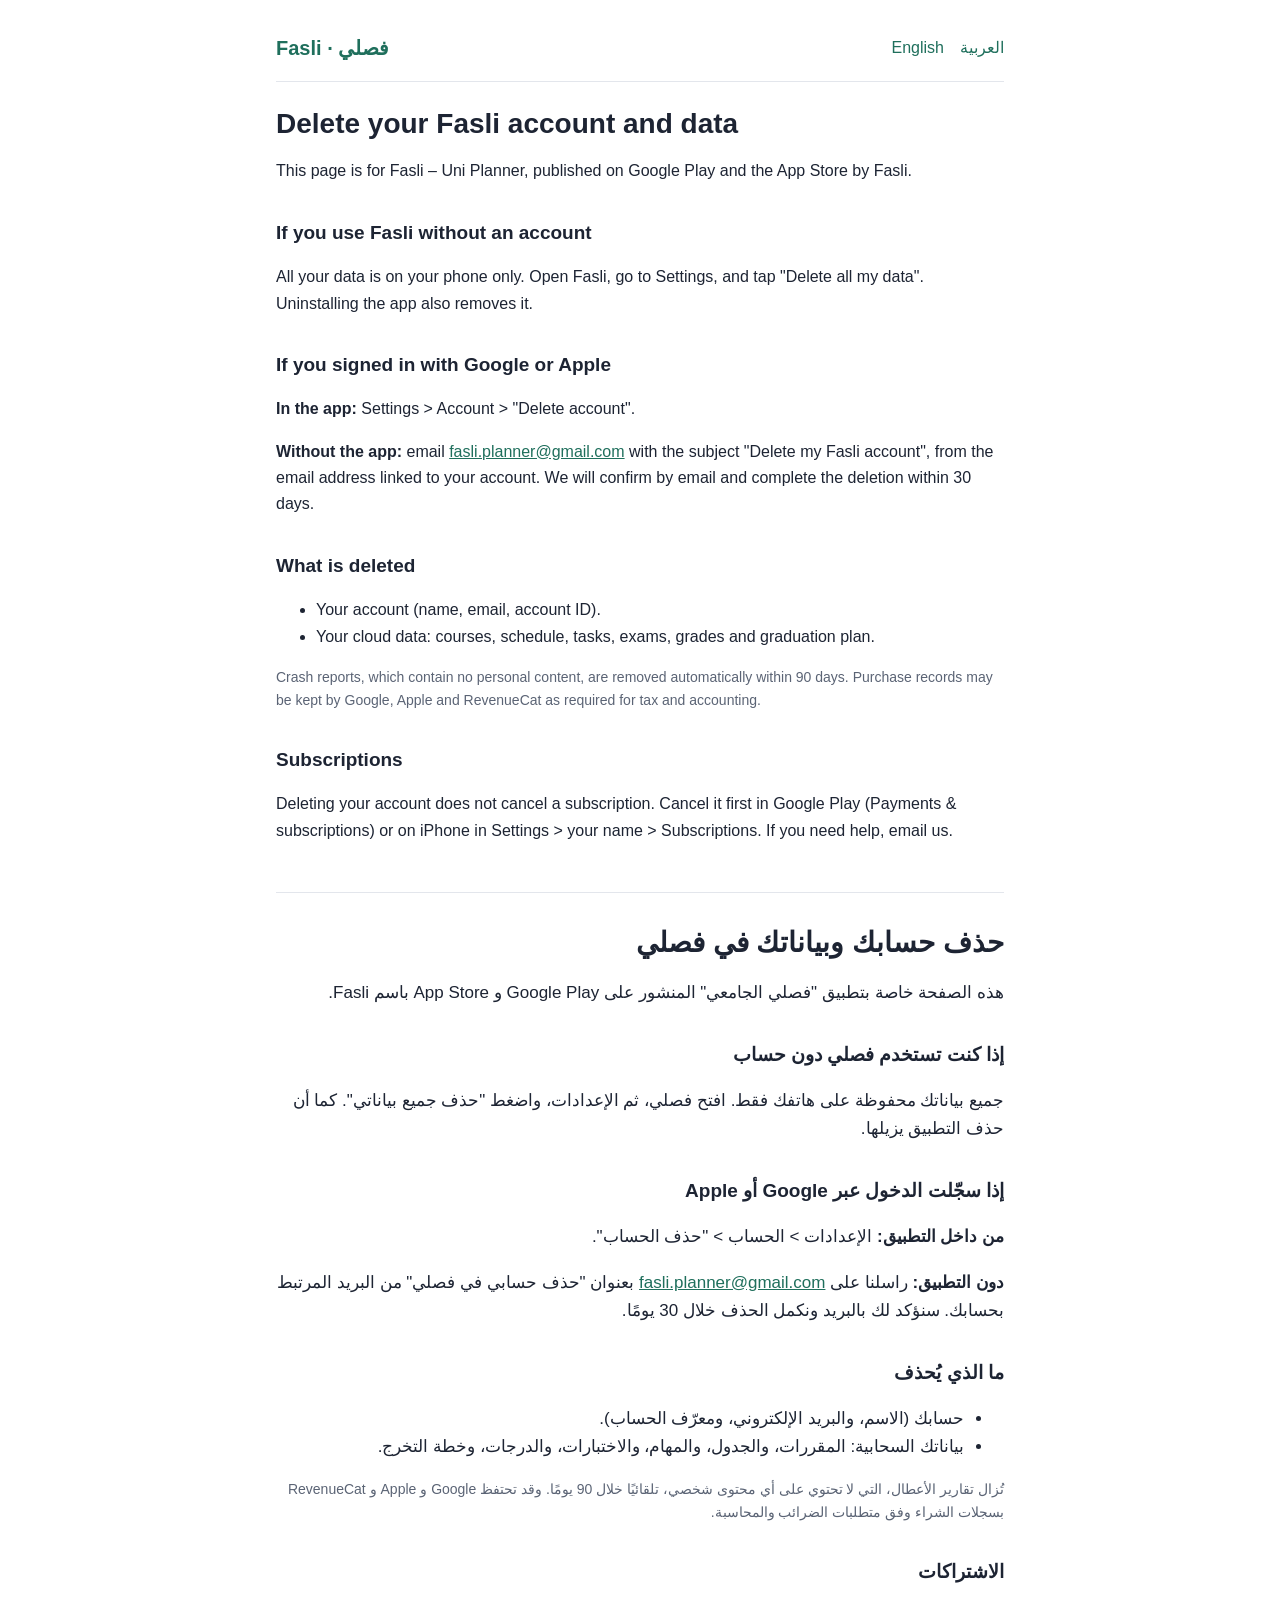
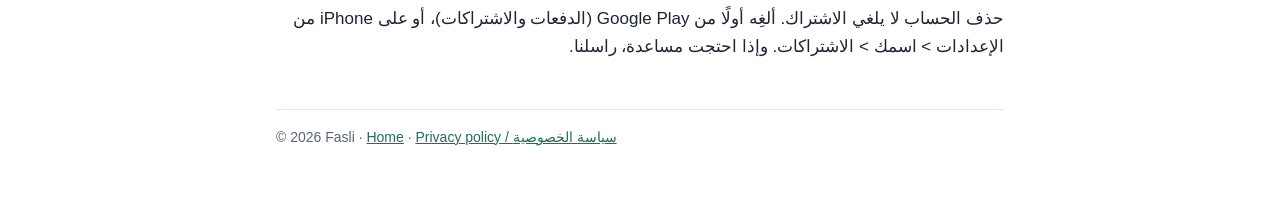
==== delete-account/index.html @ b2f276f7 "Add Fasli home, privacy policy and account deletion pages (English and Arabic) Co-Authored-By: Claud" ====
<!doctype html>
<html lang="en">
<head>
<meta charset="utf-8">
<meta name="viewport" content="width=device-width, initial-scale=1">
<title>Delete your Fasli account | حذف حساب فصلي</title>
<meta name="description" content="How to delete your Fasli – Uni Planner account and data.">
<link rel="stylesheet" href="../style.css">
</head>
<body>
<main>
<header>
  <a class="brand" href="../">Fasli · فصلي</a>
  <nav><a href="#en">English</a><a href="#ar">العربية</a></nav>
</header>

<section id="en" lang="en" dir="ltr">
<h1>Delete your Fasli account and data</h1>
<p>This page is for Fasli – Uni Planner, published on Google Play and the App Store by Fasli.</p>

<h2>If you use Fasli without an account</h2>
<p>All your data is on your phone only. Open Fasli, go to Settings, and tap "Delete all my data". Uninstalling the app also removes it.</p>

<h2>If you signed in with Google or Apple</h2>
<p><strong>In the app:</strong> Settings &gt; Account &gt; "Delete account".</p>
<p><strong>Without the app:</strong> email <a href="mailto:fasli.planner@gmail.com?subject=Delete%20my%20Fasli%20account">fasli.planner@gmail.com</a> with the subject "Delete my Fasli account", from the email address linked to your account. We will confirm by email and complete the deletion within 30 days.</p>

<h2>What is deleted</h2>
<ul>
  <li>Your account (name, email, account ID).</li>
  <li>Your cloud data: courses, schedule, tasks, exams, grades and graduation plan.</li>
</ul>
<p class="note">Crash reports, which contain no personal content, are removed automatically within 90 days. Purchase records may be kept by Google, Apple and RevenueCat as required for tax and accounting.</p>

<h2>Subscriptions</h2>
<p>Deleting your account does not cancel a subscription. Cancel it first in Google Play (Payments &amp; subscriptions) or on iPhone in Settings &gt; your name &gt; Subscriptions. If you need help, email us.</p>
</section>

<section id="ar" lang="ar" dir="rtl">
<h1>حذف حسابك وبياناتك في فصلي</h1>
<p>هذه الصفحة خاصة بتطبيق "فصلي الجامعي" المنشور على Google Play و App Store باسم Fasli.</p>

<h2>إذا كنت تستخدم فصلي دون حساب</h2>
<p>جميع بياناتك محفوظة على هاتفك فقط. افتح فصلي، ثم الإعدادات، واضغط "حذف جميع بياناتي". كما أن حذف التطبيق يزيلها.</p>

<h2>إذا سجّلت الدخول عبر Google أو Apple</h2>
<p><strong>من داخل التطبيق:</strong> الإعدادات &gt; الحساب &gt; "حذف الحساب".</p>
<p><strong>دون التطبيق:</strong> راسلنا على <a href="mailto:fasli.planner@gmail.com?subject=Delete%20my%20Fasli%20account">fasli.planner@gmail.com</a> بعنوان "حذف حسابي في فصلي" من البريد المرتبط بحسابك. سنؤكد لك بالبريد ونكمل الحذف خلال 30 يومًا.</p>

<h2>ما الذي يُحذف</h2>
<ul>
  <li>حسابك (الاسم، والبريد الإلكتروني، ومعرّف الحساب).</li>
  <li>بياناتك السحابية: المقررات، والجدول، والمهام، والاختبارات، والدرجات، وخطة التخرج.</li>
</ul>
<p class="note">تُزال تقارير الأعطال، التي لا تحتوي على أي محتوى شخصي، تلقائيًا خلال 90 يومًا. وقد تحتفظ Google و Apple و RevenueCat بسجلات الشراء وفق متطلبات الضرائب والمحاسبة.</p>

<h2>الاشتراكات</h2>
<p>حذف الحساب لا يلغي الاشتراك. ألغِه أولًا من Google Play (الدفعات والاشتراكات)، أو على iPhone من الإعدادات &gt; اسمك &gt; الاشتراكات. وإذا احتجت مساعدة، راسلنا.</p>
</section>

<footer>© 2026 Fasli · <a href="../">Home</a> · <a href="../privacy/">Privacy policy / سياسة الخصوصية</a></footer>
</main>
</body>
</html>
---- style.css ----
:root {
  --bg: #ffffff;
  --text: #1d2433;
  --muted: #5b6475;
  --accent: #1f6f5c;
  --line: #e3e6ec;
}
@media (prefers-color-scheme: dark) {
  :root {
    --bg: #12161d;
    --text: #e8ebf0;
    --muted: #a3abb8;
    --accent: #5cc4a7;
    --line: #2a313c;
  }
}
* { box-sizing: border-box; }
body {
  margin: 0;
  background: var(--bg);
  color: var(--text);
  font: 16px/1.65 -apple-system, BlinkMacSystemFont, "Segoe UI", Tahoma, "Noto Sans Arabic", Arial, sans-serif;
}
main { max-width: 760px; margin: 0 auto; padding: 32px 16px 64px; }
header { display: flex; justify-content: space-between; align-items: center; gap: 12px; flex-wrap: wrap; border-bottom: 1px solid var(--line); padding-bottom: 16px; margin-bottom: 24px; }
.brand { font-weight: 700; font-size: 20px; color: var(--accent); text-decoration: none; }
nav a { color: var(--accent); margin-inline-start: 16px; text-decoration: none; }
h1 { font-size: 28px; line-height: 1.3; margin: 0 0 4px; }
h2 { font-size: 19px; margin: 32px 0 8px; }
h3 { font-size: 16px; margin: 20px 0 4px; }
.updated, .note { color: var(--muted); font-size: 14px; }
a { color: var(--accent); }
section + section { border-top: 1px solid var(--line); margin-top: 48px; padding-top: 32px; }
[dir="rtl"] { font-size: 17px; }
footer { color: var(--muted); font-size: 14px; border-top: 1px solid var(--line); margin-top: 48px; padding-top: 16px; }
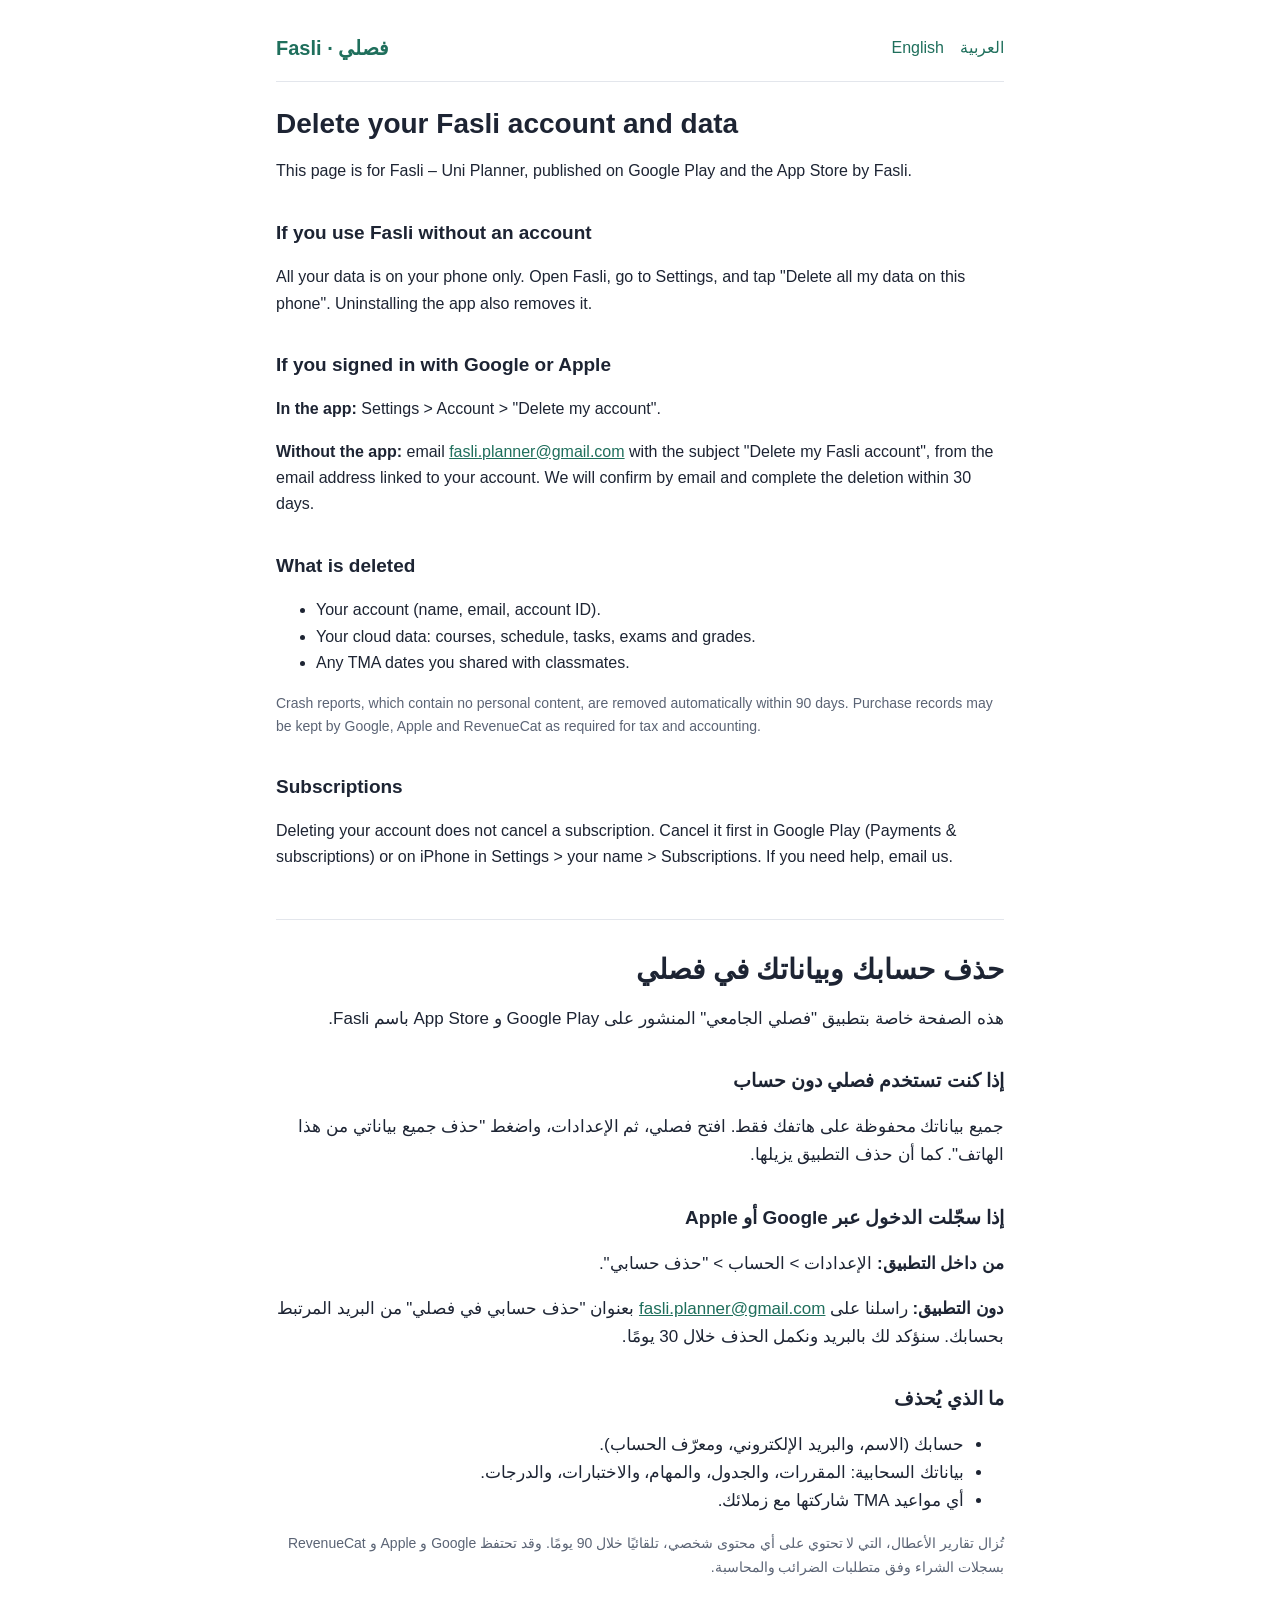
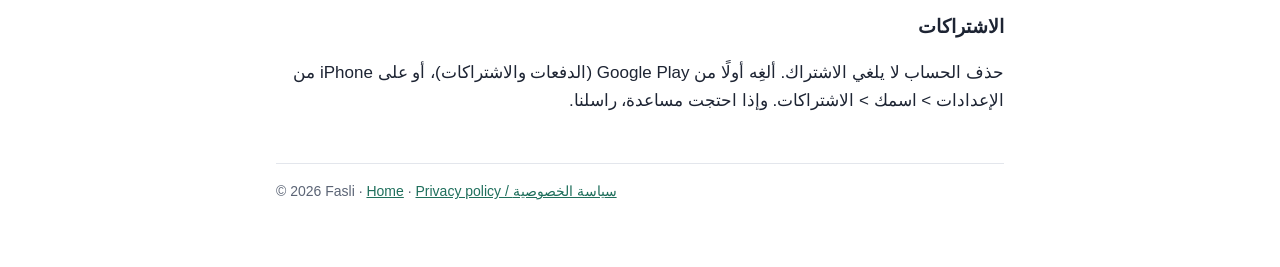
==== commit 1b071ace: "Privacy and deletion pages: match the app's wording, name the Google Cloud server, local reminders -" ====
--- a/delete-account/index.html
+++ b/delete-account/index.html
@@ -19,16 +19,17 @@
 <p>This page is for Fasli – Uni Planner, published on Google Play and the App Store by Fasli.</p>
 
 <h2>If you use Fasli without an account</h2>
-<p>All your data is on your phone only. Open Fasli, go to Settings, and tap "Delete all my data". Uninstalling the app also removes it.</p>
+<p>All your data is on your phone only. Open Fasli, go to Settings, and tap "Delete all my data on this phone". Uninstalling the app also removes it.</p>
 
 <h2>If you signed in with Google or Apple</h2>
-<p><strong>In the app:</strong> Settings &gt; Account &gt; "Delete account".</p>
+<p><strong>In the app:</strong> Settings &gt; Account &gt; "Delete my account".</p>
 <p><strong>Without the app:</strong> email <a href="mailto:fasli.planner@gmail.com?subject=Delete%20my%20Fasli%20account">fasli.planner@gmail.com</a> with the subject "Delete my Fasli account", from the email address linked to your account. We will confirm by email and complete the deletion within 30 days.</p>
 
 <h2>What is deleted</h2>
 <ul>
   <li>Your account (name, email, account ID).</li>
-  <li>Your cloud data: courses, schedule, tasks, exams, grades and graduation plan.</li>
+  <li>Your cloud data: courses, schedule, tasks, exams and grades.</li>
+  <li>Any TMA dates you shared with classmates.</li>
 </ul>
 <p class="note">Crash reports, which contain no personal content, are removed automatically within 90 days. Purchase records may be kept by Google, Apple and RevenueCat as required for tax and accounting.</p>
 
@@ -41,16 +42,17 @@
 <p>هذه الصفحة خاصة بتطبيق "فصلي الجامعي" المنشور على Google Play و App Store باسم Fasli.</p>
 
 <h2>إذا كنت تستخدم فصلي دون حساب</h2>
-<p>جميع بياناتك محفوظة على هاتفك فقط. افتح فصلي، ثم الإعدادات، واضغط "حذف جميع بياناتي". كما أن حذف التطبيق يزيلها.</p>
+<p>جميع بياناتك محفوظة على هاتفك فقط. افتح فصلي، ثم الإعدادات، واضغط "حذف جميع بياناتي من هذا الهاتف". كما أن حذف التطبيق يزيلها.</p>
 
 <h2>إذا سجّلت الدخول عبر Google أو Apple</h2>
-<p><strong>من داخل التطبيق:</strong> الإعدادات &gt; الحساب &gt; "حذف الحساب".</p>
+<p><strong>من داخل التطبيق:</strong> الإعدادات &gt; الحساب &gt; "حذف حسابي".</p>
 <p><strong>دون التطبيق:</strong> راسلنا على <a href="mailto:fasli.planner@gmail.com?subject=Delete%20my%20Fasli%20account">fasli.planner@gmail.com</a> بعنوان "حذف حسابي في فصلي" من البريد المرتبط بحسابك. سنؤكد لك بالبريد ونكمل الحذف خلال 30 يومًا.</p>
 
 <h2>ما الذي يُحذف</h2>
 <ul>
   <li>حسابك (الاسم، والبريد الإلكتروني، ومعرّف الحساب).</li>
-  <li>بياناتك السحابية: المقررات، والجدول، والمهام، والاختبارات، والدرجات، وخطة التخرج.</li>
+  <li>بياناتك السحابية: المقررات، والجدول، والمهام، والاختبارات، والدرجات.</li>
+  <li>أي مواعيد TMA شاركتها مع زملائك.</li>
 </ul>
 <p class="note">تُزال تقارير الأعطال، التي لا تحتوي على أي محتوى شخصي، تلقائيًا خلال 90 يومًا. وقد تحتفظ Google و Apple و RevenueCat بسجلات الشراء وفق متطلبات الضرائب والمحاسبة.</p>
 
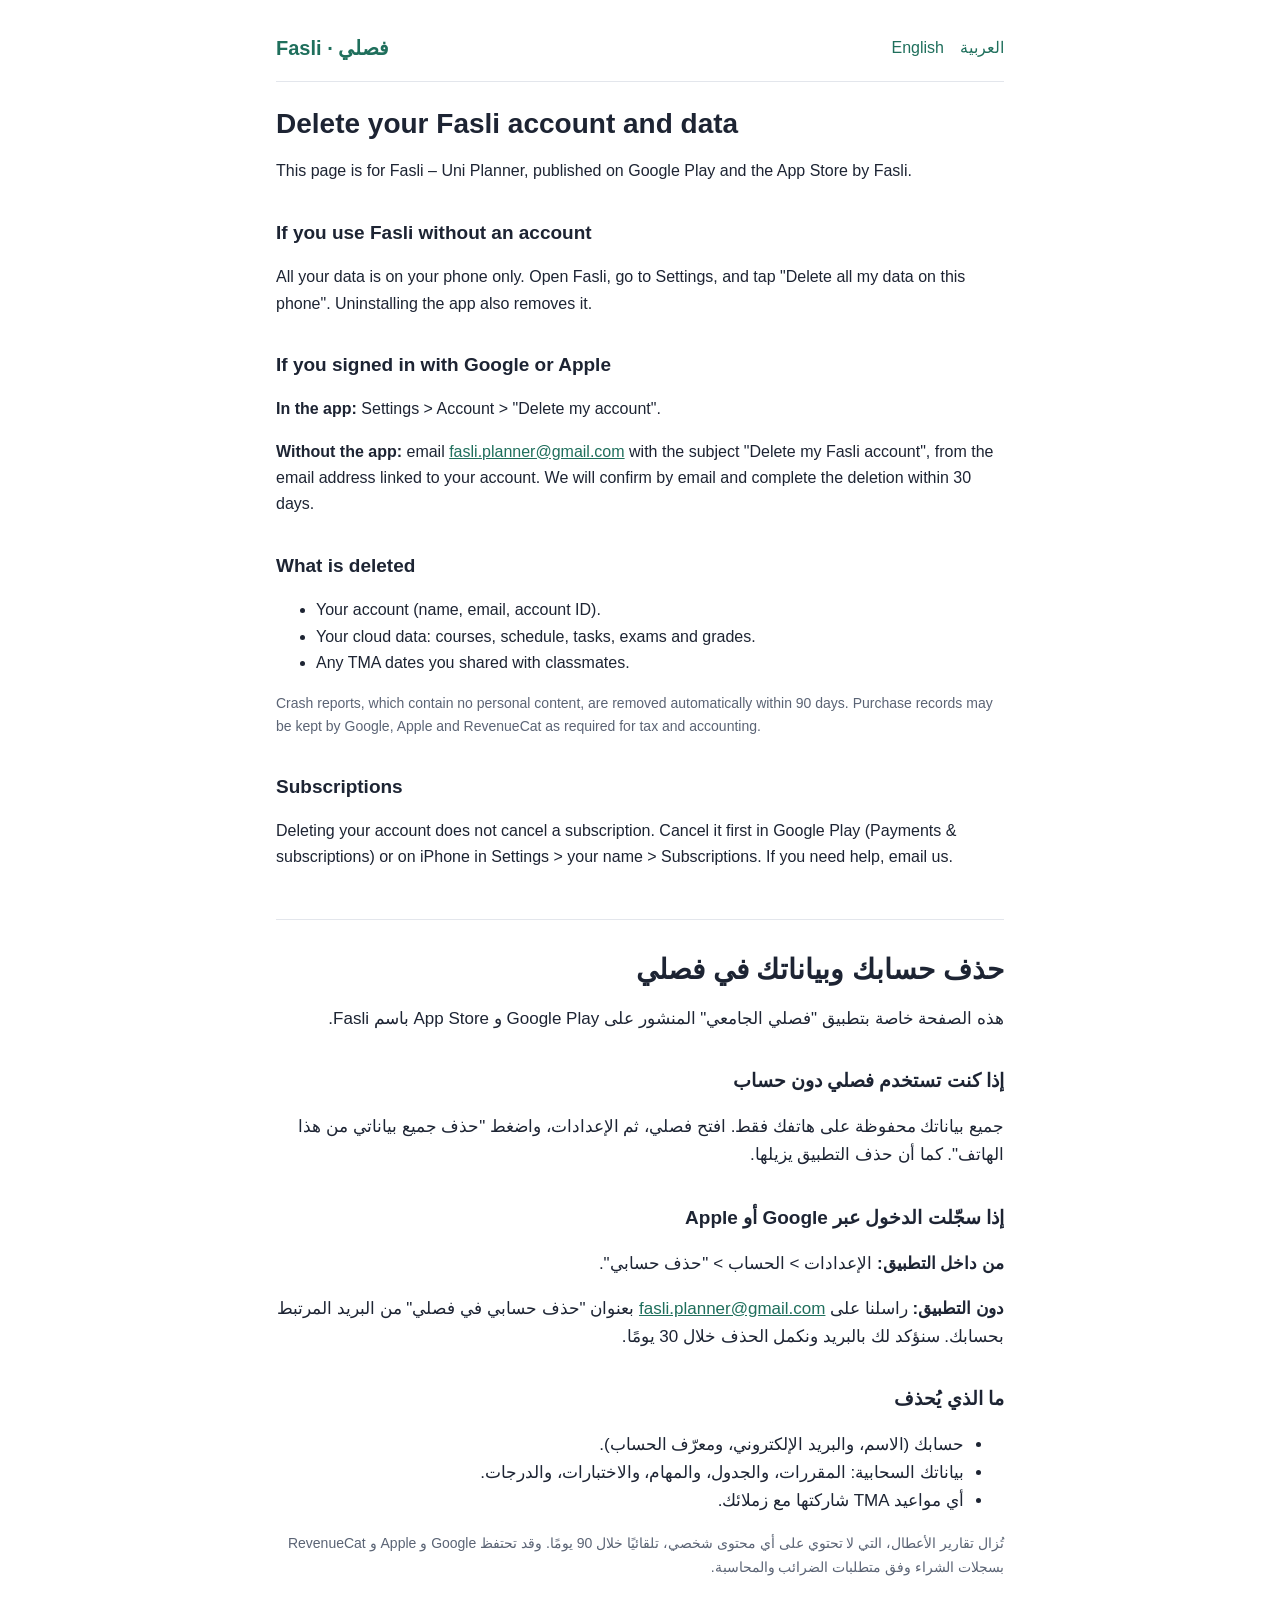
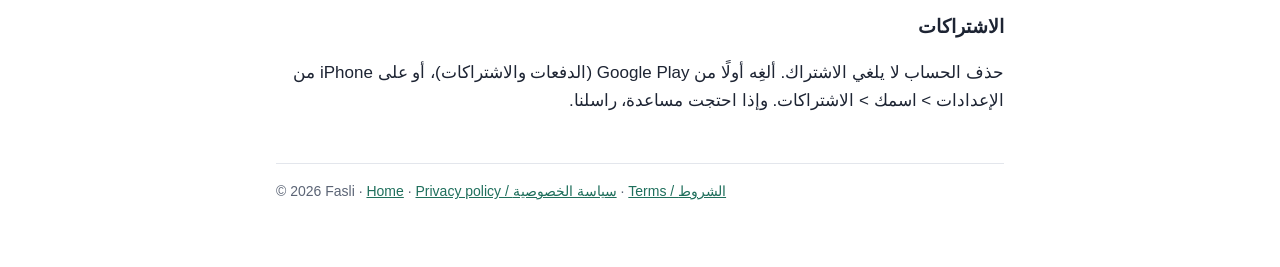
==== commit 9a570fa9: "Terms of Use page; privacy policy: under-18 line, laws by country, no SIS passwords" ====
--- a/delete-account/index.html
+++ b/delete-account/index.html
@@ -60,7 +60,7 @@
 <p>حذف الحساب لا يلغي الاشتراك. ألغِه أولًا من Google Play (الدفعات والاشتراكات)، أو على iPhone من الإعدادات &gt; اسمك &gt; الاشتراكات. وإذا احتجت مساعدة، راسلنا.</p>
 </section>
 
-<footer>© 2026 Fasli · <a href="../">Home</a> · <a href="../privacy/">Privacy policy / سياسة الخصوصية</a></footer>
+<footer>© 2026 Fasli · <a href="../">Home</a> · <a href="../privacy/">Privacy policy / سياسة الخصوصية</a> · <a href="../terms/">Terms / الشروط</a></footer>
 </main>
 </body>
 </html>
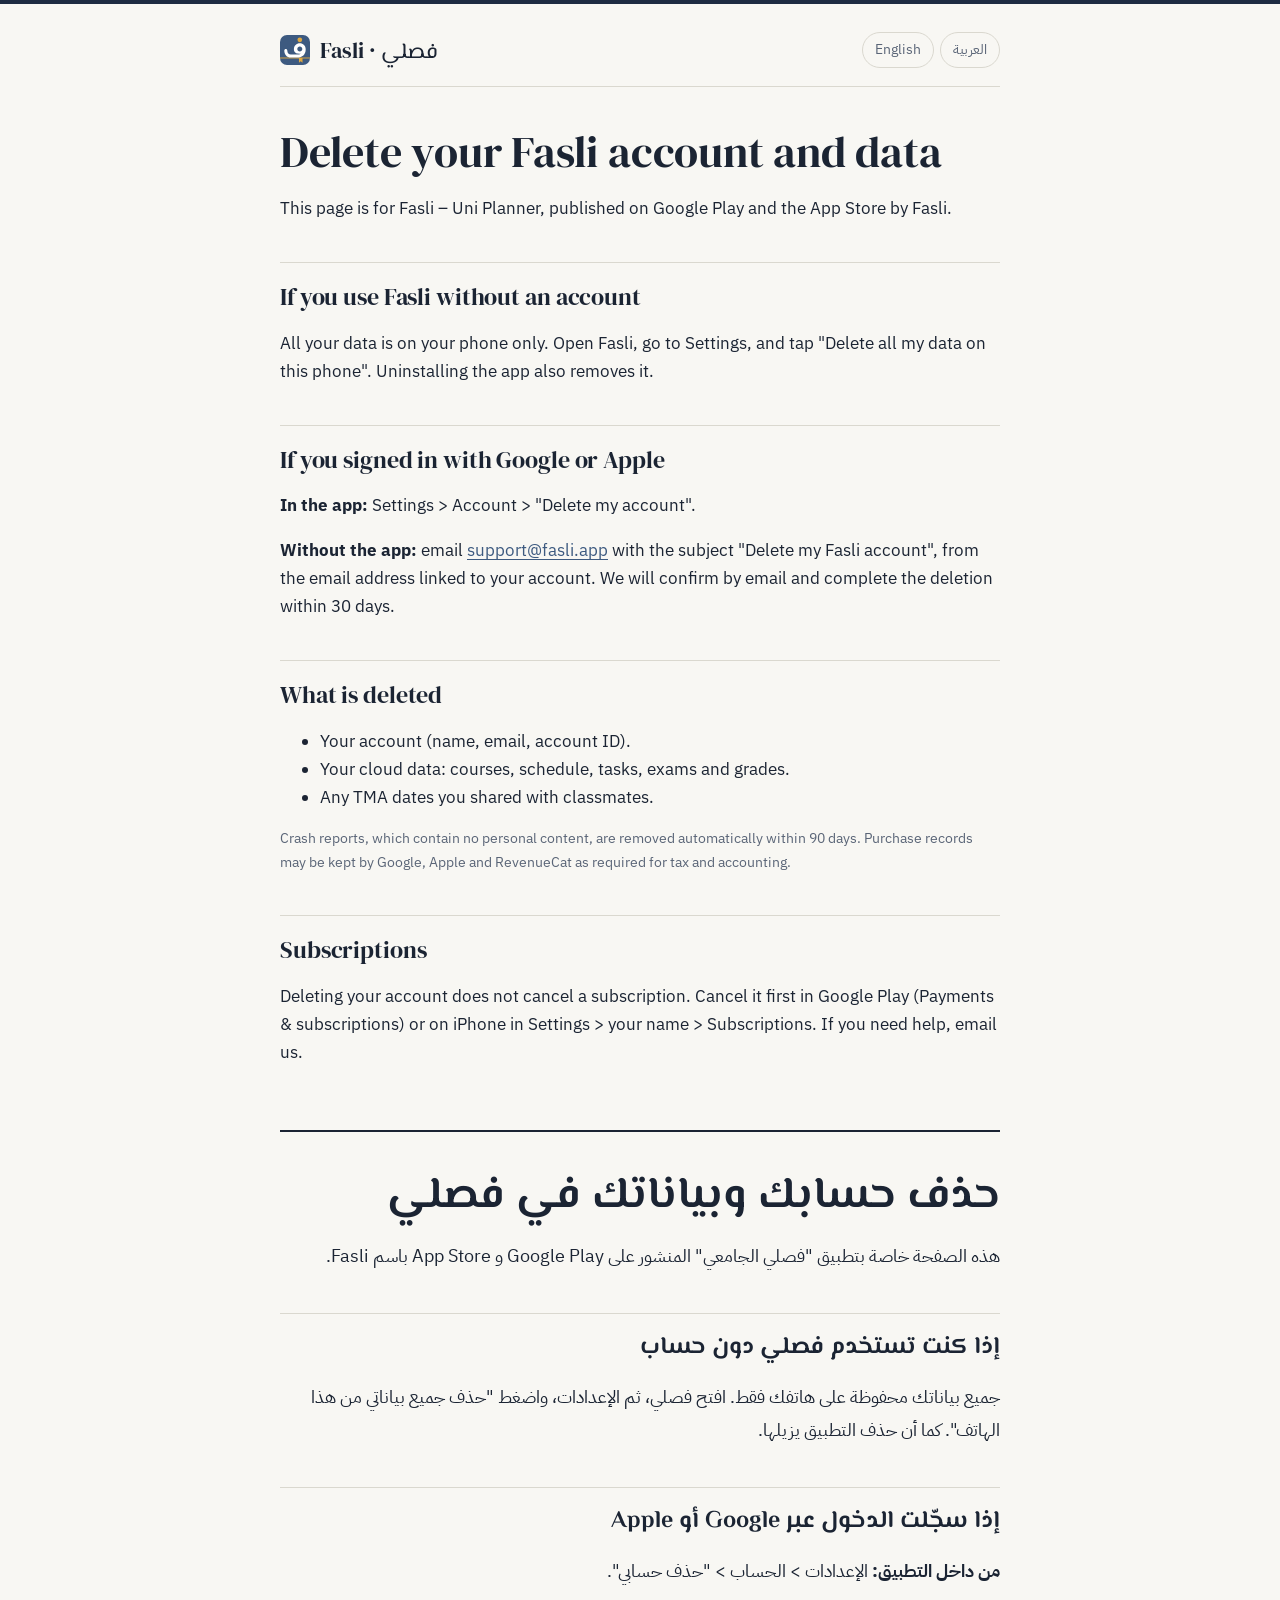
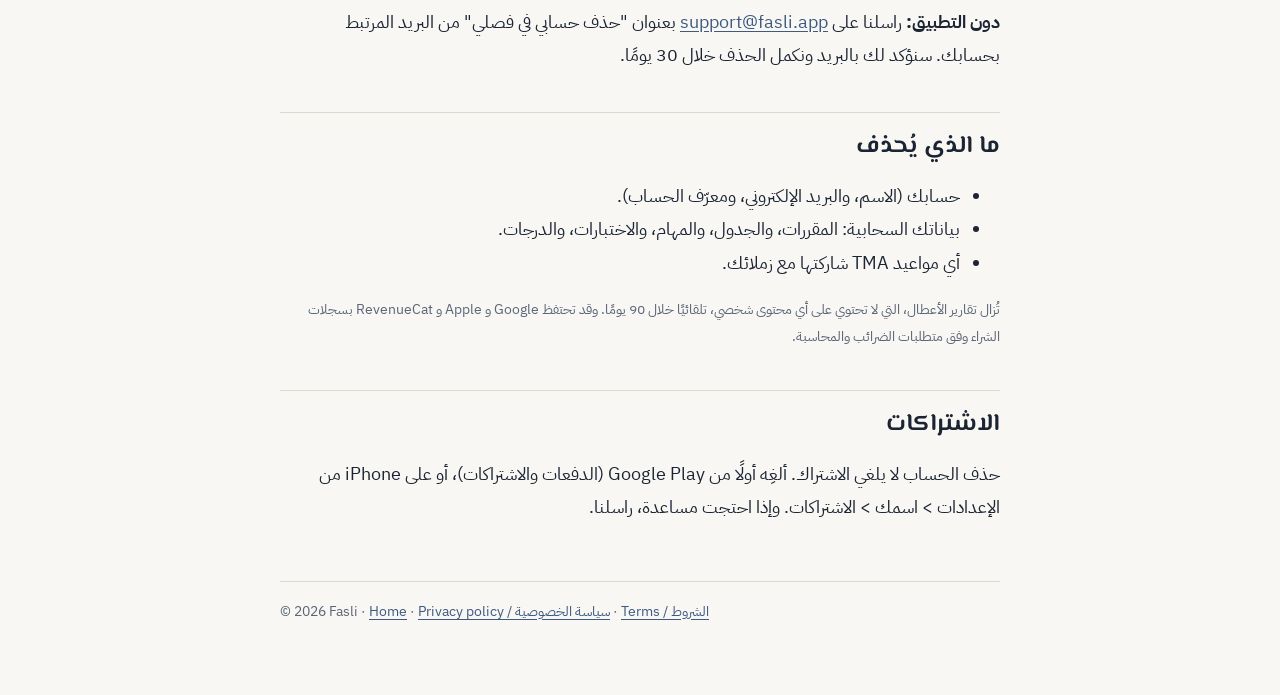
==== commit 403d2acc: "New site design" ====
--- a/delete-account/index.html
+++ b/delete-account/index.html
@@ -23,7 +23,7 @@
 
 <h2>If you signed in with Google or Apple</h2>
 <p><strong>In the app:</strong> Settings &gt; Account &gt; "Delete my account".</p>
-<p><strong>Without the app:</strong> email <a href="mailto:fasli.planner@gmail.com?subject=Delete%20my%20Fasli%20account">fasli.planner@gmail.com</a> with the subject "Delete my Fasli account", from the email address linked to your account. We will confirm by email and complete the deletion within 30 days.</p>
+<p><strong>Without the app:</strong> email <a href="mailto:support@fasli.app?subject=Delete%20my%20Fasli%20account">support@fasli.app</a> with the subject "Delete my Fasli account", from the email address linked to your account. We will confirm by email and complete the deletion within 30 days.</p>
 
 <h2>What is deleted</h2>
 <ul>
@@ -46,7 +46,7 @@
 
 <h2>إذا سجّلت الدخول عبر Google أو Apple</h2>
 <p><strong>من داخل التطبيق:</strong> الإعدادات &gt; الحساب &gt; "حذف حسابي".</p>
-<p><strong>دون التطبيق:</strong> راسلنا على <a href="mailto:fasli.planner@gmail.com?subject=Delete%20my%20Fasli%20account">fasli.planner@gmail.com</a> بعنوان "حذف حسابي في فصلي" من البريد المرتبط بحسابك. سنؤكد لك بالبريد ونكمل الحذف خلال 30 يومًا.</p>
+<p><strong>دون التطبيق:</strong> راسلنا على <a href="mailto:support@fasli.app?subject=Delete%20my%20Fasli%20account">support@fasli.app</a> بعنوان "حذف حسابي في فصلي" من البريد المرتبط بحسابك. سنؤكد لك بالبريد ونكمل الحذف خلال 30 يومًا.</p>
 
 <h2>ما الذي يُحذف</h2>
 <ul>
--- a/style.css
+++ b/style.css
@@ -1,17 +1,25 @@
+/* Fasli site: policy, terms, support and delete-account pages */
+@import url("https://fonts.googleapis.com/css2?family=DM+Serif+Display&family=El+Messiri:wght@700&family=IBM+Plex+Sans+Arabic:wght@400;500;600&family=IBM+Plex+Sans:wght@400;500;600&display=swap");
 :root {
-  --bg: #ffffff;
-  --text: #1d2433;
-  --muted: #5b6475;
-  --accent: #1f6f5c;
-  --line: #e3e6ec;
+  --bg: #F8F7F3;
+  --text: #1B2433;
+  --muted: #5A6577;
+  --accent: #3D5A80;
+  --gold: #E0A83F;
+  --gold-ink: #8A5E0E;
+  --line: #DAD8CF;
+  --ink: #1E2B42;
+  color-scheme: light;
 }
 @media (prefers-color-scheme: dark) {
   :root {
-    --bg: #12161d;
-    --text: #e8ebf0;
-    --muted: #a3abb8;
-    --accent: #5cc4a7;
-    --line: #2a313c;
+    --bg: #11161E;
+    --text: #E7EAEF;
+    --muted: #A3ACBA;
+    --accent: #9CB8DE;
+    --gold-ink: #E9B95A;
+    --line: #2A3342;
+    color-scheme: dark;
   }
 }
 * { box-sizing: border-box; }
@@ -19,17 +27,27 @@
   margin: 0;
   background: var(--bg);
   color: var(--text);
-  font: 16px/1.65 -apple-system, BlinkMacSystemFont, "Segoe UI", Tahoma, "Noto Sans Arabic", Arial, sans-serif;
+  font: 16.5px/1.7 "IBM Plex Sans", "IBM Plex Sans Arabic", -apple-system, "Segoe UI", Tahoma, sans-serif;
+  border-top: 4px solid var(--ink);
 }
-main { max-width: 760px; margin: 0 auto; padding: 32px 16px 64px; }
-header { display: flex; justify-content: space-between; align-items: center; gap: 12px; flex-wrap: wrap; border-bottom: 1px solid var(--line); padding-bottom: 16px; margin-bottom: 24px; }
-.brand { font-weight: 700; font-size: 20px; color: var(--accent); text-decoration: none; }
-nav a { color: var(--accent); margin-inline-start: 16px; text-decoration: none; }
-h1 { font-size: 28px; line-height: 1.3; margin: 0 0 4px; }
-h2 { font-size: 19px; margin: 32px 0 8px; }
-h3 { font-size: 16px; margin: 20px 0 4px; }
+main { max-width: 760px; margin: 0 auto; padding: 28px 20px 72px; }
+header { display: flex; justify-content: space-between; align-items: center; gap: 12px; flex-wrap: wrap; border-bottom: 1px solid var(--line); padding-bottom: 18px; margin-bottom: 40px; }
+.brand { display: inline-flex; align-items: center; gap: 10px; font: 400 22px/1 "DM Serif Display", "El Messiri", Georgia, serif; color: var(--text); text-decoration: none; }
+.brand::before { content: ""; width: 30px; height: 30px; border-radius: 7px; background: url(icon.svg) center/cover; flex: none; }
+nav { display: flex; gap: 6px; }
+nav a { color: var(--muted); text-decoration: none; font-size: 14px; padding: 5px 12px; border: 1px solid var(--line); border-radius: 999px; }
+nav a:hover { color: var(--text); border-color: var(--gold); }
+h1, h2, h3 { font-family: "DM Serif Display", "El Messiri", Georgia, serif; font-weight: 400; letter-spacing: -.005em; text-wrap: balance; }
+[lang="ar"] h1, [lang="ar"] h2, [lang="ar"] h3, [dir="rtl"] h1, [dir="rtl"] h2, [dir="rtl"] h3 { font-family: "El Messiri", "IBM Plex Sans Arabic", serif; font-weight: 700; letter-spacing: 0; }
+h1 { font-size: clamp(32px, 5vw, 44px); line-height: 1.15; margin: 0 0 8px; }
+h2 { font-size: 24px; line-height: 1.3; margin: 40px 0 10px; padding-top: 18px; border-top: 1px solid var(--line); }
+h3 { font-size: 19px; margin: 26px 0 6px; }
 .updated, .note { color: var(--muted); font-size: 14px; }
-a { color: var(--accent); }
-section + section { border-top: 1px solid var(--line); margin-top: 48px; padding-top: 32px; }
-[dir="rtl"] { font-size: 17px; }
-footer { color: var(--muted); font-size: 14px; border-top: 1px solid var(--line); margin-top: 48px; padding-top: 16px; }
+a { color: var(--accent); text-underline-offset: 3px; }
+a:hover { text-decoration-color: var(--gold); }
+:focus-visible { outline: 2px solid var(--gold); outline-offset: 3px; }
+table { border-collapse: collapse; width: 100%; font-size: 15px; }
+th, td { border-bottom: 1px solid var(--line); padding: 8px 6px; text-align: start; vertical-align: top; }
+section + section { border-top: 2px solid var(--text); margin-top: 64px; padding-top: 40px; }
+[dir="rtl"] { font-family: "IBM Plex Sans Arabic", "IBM Plex Sans", Tahoma, sans-serif; font-size: 17.5px; line-height: 1.9; }
+footer { color: var(--muted); font-size: 14px; border-top: 1px solid var(--line); margin-top: 56px; padding-top: 18px; }
